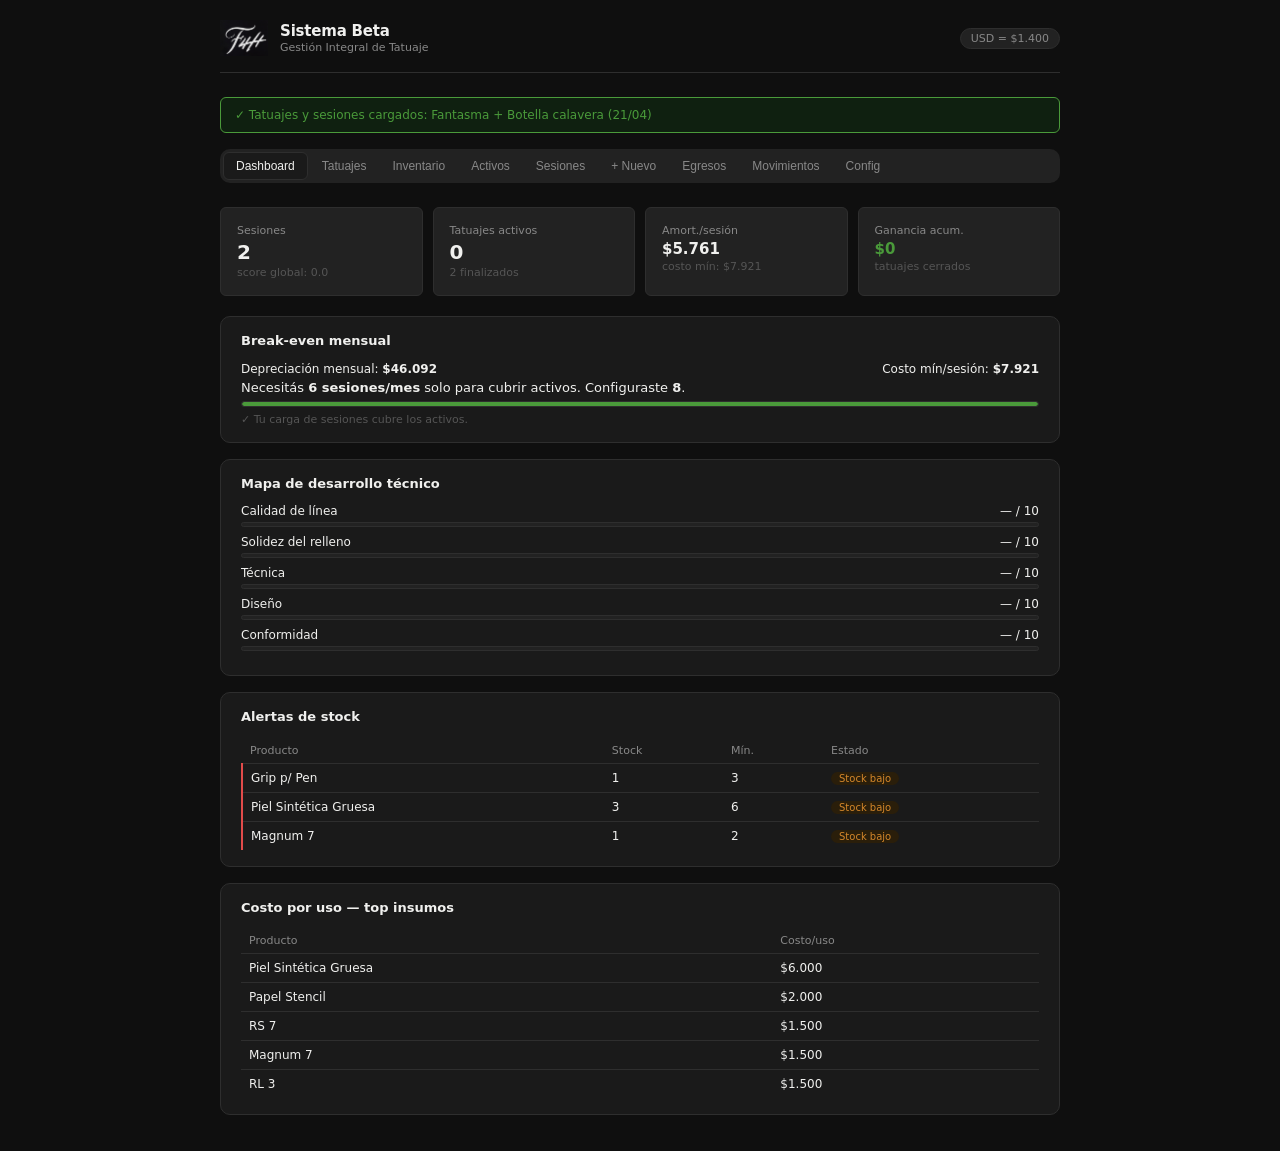
==== index.html @ 731215e6 "Initial commit" ====
﻿<!DOCTYPE html>
<html lang="es">
<head>
<meta charset="UTF-8">
<meta name="viewport" content="width=device-width, initial-scale=1.0">
<title>F4H Sistema Beta v4</title>
<link rel="stylesheet" href="css/styles.css">
</head>
<body style="background:var(--bg)">
<div class="app">

<div class="header">
  <img src="[data-uri]" alt="F4H" style="height:36px;width:auto;object-fit:contain;filter:invert(1) brightness(0.9);flex-shrink:0">
  <div style="display:flex;flex-direction:column;gap:1px">
    <span class="header-title">Sistema Beta</span>
    <span class="header-sub">Gestión Integral de Tatuaje</span>
  </div>
  <span class="header-tc" id="tc-display"></span>
</div>

<div id="inject-banner" class="inject-banner"></div>

<div class="tabs">
  <button class="tab on" onclick="go('dash')">Dashboard</button>
  <button class="tab" onclick="go('tattoos')">Tatuajes</button>
  <button class="tab" onclick="go('inv')">Inventario</button>
  <button class="tab" onclick="go('act')">Activos</button>
  <button class="tab" onclick="go('ses')">Sesiones</button>
  <button class="tab" onclick="go('new')">+ Nuevo</button>
  <button class="tab" onclick="go('egresos')">Egresos</button>
  <button class="tab" onclick="go('mov')">Movimientos</button>
  <button class="tab" onclick="go('cfg')">Config</button>
</div>

<div id="t-dash"></div>
<div id="t-tattoos" style="display:none"></div>
<div id="t-inv" style="display:none"></div>
<div id="t-act" style="display:none"></div>
<div id="t-ses" style="display:none"></div>

<div id="t-egresos" style="display:none"></div>
<div id="t-new" style="display:none">
  <div class="card">
    <div class="ct">Registrar nuevo producto</div>
    <div class="fgrid">
      <div class="fg" style="grid-column:1/-1"><label class="fl">Nombre</label><input id="np-nom" placeholder="Ej: Cartucho #12 Curved Mag"></div>
      <div class="fg"><label class="fl">Categoría</label><select id="np-cat" onchange="toggleNewFields()"><option>Activo</option><option>Descartable</option><option>Consumible</option><option>Aguja</option></select></div>
      <div class="fg"><label class="fl">Subcategoría</label><input id="np-sub"></div>
      <div class="fg"><label class="fl">Unidad</label><select id="np-um"><option>Unidad</option><option>Caja (100u)</option><option>Caja (50u)</option><option>Onza</option><option>ml</option><option>Uso</option></select></div>
      <div class="fg"><label class="fl">Moneda</label><select id="np-mon"><option value="ARS">ARS $</option><option value="USD">USD u$s</option></select></div>
      <div class="fg"><label class="fl">Costo unitario</label><input id="np-cu" type="number" min="0" step="0.01" value="0"></div>
      <div class="fg"><label class="fl">Usos por unidad</label><input id="np-upu" type="number" min="1" value="1"></div>
      <div class="fg"><label class="fl">Stock actual</label><input id="np-si" type="number" min="0" value="1"></div>
      <div class="fg"><label class="fl">Stock mínimo</label><input id="np-sm" type="number" min="0" value="1"></div>
      <div class="fg" id="vum-field"><label class="fl">Vida útil (meses)</label><input id="np-vum" type="number" min="1" value="24"></div>
      <div class="fg" id="prac-field" style="display:none;grid-column:1/-1"><label class="fl" style="display:flex;align-items:center;gap:6px"><input type="checkbox" id="np-prac" style="width:auto"> Aguja de práctica (no descuenta stock)</label></div>
    </div>
    <div style="margin-top:1rem;display:flex;gap:8px;align-items:center">
      <button class="btn btn-p" onclick="addProd()">Guardar</button>
      <button class="btn" onclick="clearNewForm()">Limpiar</button>
      <span id="np-msg"></span>
    </div>
  </div>
</div>

<div id="t-mov" style="display:none">
  <div class="card">
    <div class="ct">Registrar movimiento</div>
    <div class="fgrid">
      <div class="fg"><label class="fl">Producto</label><select id="mv-prod" onchange="onMovChange()"></select></div>
      <div class="fg"><label class="fl">Tipo</label><select id="mv-tipo" onchange="onMovChange()"><option value="entrada">Entrada (+)</option><option value="salida">Salida (−)</option></select></div>
      <div class="fg"><label class="fl">Cantidad</label><input id="mv-qty" type="number" min="1" value="1"></div>
      <div class="fg" id="mv-unidad-wrap" style="display:none"><label class="fl">Unidad de salida</label>
        <select id="mv-unidad"><option value="unidad">Unidad / caja completa</option><option value="uso">Usos individuales</option></select>
      </div>
      <div class="fg" id="mv-costo-wrap" style="display:none">
        <label class="fl">Costo unitario de esta compra <span style="color:var(--accent)">(actualiza promedio)</span></label>
        <input id="mv-costo" type="number" min="0" step="1" placeholder="Vacío = mantener actual">
      </div>
      <div class="fg" style="grid-column:1/-1"><label class="fl">Referencia</label><input id="mv-ref" placeholder="Ej: Compra MeLi, proveedor, fecha"></div>
    </div>
    <div id="mv-info" class="hint" style="margin:.4rem 0"></div>
    <div style="margin-top:.75rem;display:flex;gap:8px;align-items:center">
      <button class="btn btn-p" onclick="addMov()">Registrar</button><span id="mv-msg"></span>
    </div>
  </div>
  <div class="card" style="padding:0;overflow:hidden"><table>
    <thead><tr><th>Fecha</th><th>Producto</th><th>Tipo</th><th>Cant.</th><th>Costo unit.</th><th>Referencia</th><th>Stock post</th></tr></thead>
    <tbody id="mv-body"></tbody>
  </table></div>
</div>

<div id="t-cfg" style="display:none">
  <div class="card">
    <div class="ct">Tipo de cambio</div>
    <div style="display:flex;align-items:center;gap:10px">
      <span class="hint">USD 1 =</span><input id="tc-val" type="number" min="1" step="1" style="width:110px"><span class="hint">ARS</span>
      <button class="btn btn-sm" onclick="saveTc()">Actualizar</button><span id="tc-msg"></span>
    </div>
  </div>
  <div class="card">
    <div class="ct">Sesiones por mes</div>
    <div style="display:flex;align-items:center;gap:10px">
      <input id="spm-val" type="number" min="1" step="1" style="width:80px"><span class="hint">ses/mes</span>
      <button class="btn btn-sm" onclick="saveSpm()">Actualizar</button><span id="spm-msg"></span>
    </div>
  </div>
  <div class="card"><div class="ct">Kit base</div><div id="kit-cfg-body"></div></div>
  <div class="card"><div class="ct">Datos</div>
    <div style="display:flex;gap:8px;flex-wrap:wrap">
      <button class="btn btn-sm" onclick="exportJSON()">Exportar JSON</button>
      <button class="btn btn-sm" onclick="importJSON()">Importar JSON</button>
      <button class="btn btn-sm btn-danger" onclick="if(confirm('¿Borrar TODO?'))resetAll()">Reset</button>
    </div>
    <input type="file" id="import-file" accept=".json" style="display:none" onchange="handleImport(this)">
    <p class="hint" style="margin-top:6px">Datos guardados en este navegador. Exportá JSON para backup.</p>
  </div>
</div>

</div>

<script src="js/state.js"></script>
<script src="js/core.js"></script>
<script src="js/calc.js"></script>
<script src="js/ui.js"></script>
<script src="js/views/dash.js"></script>
<script src="js/views/tattoos.js"></script>
<script src="js/views/inventory.js"></script>
<script src="js/views/activos.js"></script>
<script src="js/views/sessions.js"></script>
<script src="js/views/egresos.js"></script>
<script src="js/views/movements.js"></script>
<script src="js/views/config.js"></script>
<script src="js/app.js"></script>
</body>
</html>
---- css/styles.css ----
﻿:root{
  --bg:#0f0f0f;
  --bg-card:#1a1a1a;
  --bg-elevated:#222;
  --bg-input:#141414;
  --border:#2e2e2e;
  --border-hover:#444;
  --text:#f0f0ee;
  --text-2:#888;
  --text-3:#555;
  --accent:#c8a96e;
  --accent-dim:#2a2318;
  --red:#e24b4a;
  --red-bg:#2a1414;
  --amber:#d4872a;
  --amber-bg:#2a1e0a;
  --green:#4a9a3a;
  --green-bg:#0f2010;
  --radius:10px;
  --radius-sm:6px;
}
*{box-sizing:border-box;margin:0;padding:0}
body{font-family:system-ui,-apple-system,sans-serif;font-size:14px;color:var(--text);background:var(--bg);min-height:100vh}
.app{max-width:880px;margin:0 auto;padding:1.25rem}

/* ── Header ── */
.header{display:flex;align-items:center;gap:12px;margin-bottom:1.5rem;padding-bottom:1rem;border-bottom:1px solid var(--border)}
.header-title{font-size:15px;font-weight:600;color:var(--text);letter-spacing:-0.2px}
.header-sub{font-size:11px;color:var(--text-2)}
.header-tc{margin-left:auto;font-size:11px;color:var(--text-2);background:var(--bg-elevated);padding:3px 10px;border-radius:20px;border:1px solid var(--border)}

/* ── Tabs ── */
.tabs{display:flex;gap:2px;margin-bottom:1.5rem;background:var(--bg-elevated);border-radius:var(--radius);padding:3px;flex-wrap:wrap}
.tab{padding:6px 12px;font-size:12px;cursor:pointer;border:none;background:transparent;color:var(--text-2);border-radius:var(--radius-sm);transition:all .15s;white-space:nowrap}
.tab:hover{color:var(--text);background:var(--bg-card)}
.tab.on{background:var(--bg-card);color:var(--text);font-weight:500;border:1px solid var(--border)}

/* ── Stabs ── */
.stabs{display:flex;gap:6px;margin-bottom:1rem;flex-wrap:wrap}
.stab{padding:4px 13px;border-radius:20px;font-size:12px;cursor:pointer;border:1px solid var(--border);background:transparent;color:var(--text-2);transition:all .15s}
.stab:hover{border-color:var(--border-hover);color:var(--text)}
.stab.on{background:var(--accent);color:#111;border-color:transparent;font-weight:500}

/* ── Cards ── */
.card{background:var(--bg-card);border:1px solid var(--border);border-radius:var(--radius);padding:1rem 1.25rem;margin-bottom:1rem}
.card-blue{background:var(--bg-card);border:1.5px solid var(--accent);border-radius:var(--radius);padding:1rem 1.25rem;margin-bottom:1rem}
.card-inner{background:var(--bg-elevated);border-radius:var(--radius-sm);padding:.75rem 1rem;margin-bottom:.75rem}
.card-tattoo{background:var(--bg-card);border:1px solid var(--border);border-radius:var(--radius);padding:1rem 1.25rem;margin-bottom:.75rem;cursor:pointer;transition:border-color .15s}
.card-tattoo:hover{border-color:var(--border-hover)}
.card-tattoo.active{border-color:var(--accent)}

/* ── Metrics ── */
.metric{background:var(--bg-elevated);border-radius:var(--radius-sm);padding:1rem;border:1px solid var(--border)}
.ml{font-size:11px;color:var(--text-2);margin-bottom:3px}
.mv{font-size:20px;font-weight:600;color:var(--text)}
.ms{font-size:11px;color:var(--text-3);margin-top:2px}
.g4{display:grid;grid-template-columns:repeat(auto-fit,minmax(120px,1fr));gap:10px;margin-bottom:1.25rem}
.g3{display:grid;grid-template-columns:repeat(auto-fit,minmax(150px,1fr));gap:10px;margin-bottom:1.25rem}

/* ── Titles ── */
.ct{font-size:13px;font-weight:600;margin-bottom:.85rem;color:var(--text)}

/* ── Tables ── */
table{width:100%;border-collapse:collapse;font-size:12px}
th{text-align:left;color:var(--text-2);font-weight:500;padding:6px 8px;border-bottom:1px solid var(--border);font-size:11px}
td{padding:7px 8px;border-bottom:1px solid var(--border);color:var(--text);vertical-align:top}
tr:last-child td{border-bottom:none}
tr:hover td{background:var(--bg-elevated)}
tr.al td:first-child{border-left:2px solid var(--red)}
.total-row td{font-weight:600;background:var(--bg-elevated);border-top:1px solid var(--border)}

/* ── Badges ── */
.badge{display:inline-block;padding:1px 8px;border-radius:20px;font-size:10px;font-weight:500}
.b-ok{background:var(--green-bg);color:var(--green)}
.b-low{background:var(--amber-bg);color:var(--amber)}
.b-crit{background:var(--red-bg);color:var(--red)}
.b-prac{background:var(--accent-dim);color:var(--accent)}
.b-curso{background:var(--amber-bg);color:var(--amber)}
.b-fin{background:var(--green-bg);color:var(--green)}
.b-pend{background:var(--bg-elevated);color:var(--text-2)}
.tag-in{background:var(--green-bg);color:var(--green);padding:1px 7px;border-radius:20px;font-size:10px;font-weight:500;display:inline-block}
.tag-out{background:var(--red-bg);color:var(--red);padding:1px 7px;border-radius:20px;font-size:10px;font-weight:500;display:inline-block}

/* ── Score buttons ── */
.sc-btn{padding:4px 9px;border-radius:var(--radius-sm);border:1px solid var(--border);background:transparent;cursor:pointer;font-size:12px;color:var(--text-2);margin-right:3px;min-width:30px;transition:all .1s}
.sc-btn:hover{border-color:var(--border-hover);color:var(--text)}
.sc-btn.on-red{background:var(--red);color:#fff;border-color:transparent}
.sc-btn.on-amber{background:var(--amber);color:#111;border-color:transparent}
.sc-btn.on-green{background:var(--green);color:#fff;border-color:transparent}
.sc-row{display:flex;align-items:center;gap:8px;margin-bottom:10px}
.sc-lbl{font-size:11px;color:var(--text-2);font-weight:500;width:120px;flex-shrink:0}
.sc-dim-card{background:var(--bg-elevated);border:1px solid var(--border);border-radius:var(--radius-sm);padding:.6rem .85rem;margin-bottom:.5rem}
.sc-dim-title{font-size:11px;font-weight:600;color:var(--text);margin-bottom:5px}

/* ── Progress bars ── */
.progress-bar{height:5px;border-radius:3px;background:var(--bg-elevated);border:1px solid var(--border);margin:4px 0;overflow:hidden}
.progress-fill{height:100%;border-radius:3px;transition:width .5s}
.pf-red{background:var(--red)}
.pf-amber{background:var(--amber)}
.pf-green{background:var(--green)}

/* ── Forms ── */
.fgrid{display:grid;grid-template-columns:1fr 1fr;gap:10px}
.fg{display:flex;flex-direction:column;gap:3px}
.fl{font-size:11px;color:var(--text-2);font-weight:500}
input,select,textarea{width:100%;padding:7px 10px;border:1px solid var(--border);border-radius:var(--radius-sm);font-size:13px;background:var(--bg-input);color:var(--text);font-family:inherit;transition:border-color .15s}
input:focus,select:focus,textarea:focus{outline:none;border-color:var(--accent);box-shadow:0 0 0 2px var(--accent-dim)}
select option{background:var(--bg-card)}
textarea{resize:vertical;min-height:80px}

/* ── Buttons ── */
.btn{padding:7px 14px;border-radius:var(--radius-sm);font-size:12px;cursor:pointer;border:1px solid var(--border);background:transparent;color:var(--text);font-family:inherit;transition:all .15s}
.btn:hover{background:var(--bg-elevated);border-color:var(--border-hover)}
.btn-p{background:var(--accent);color:#111;border-color:transparent;font-weight:500}
.btn-p:hover{opacity:.88}
.btn-sm{padding:3px 9px;font-size:11px}
.btn-xs{padding:2px 7px;font-size:10px;border-radius:4px}
.btn-ghost{background:transparent;border-color:var(--border);color:var(--text-2)}
.btn-ghost:hover{color:var(--text)}
.btn-danger{border-color:var(--red);color:var(--red)}
.btn-danger:hover{background:var(--red-bg)}

/* ── Layout helpers ── */
.sec-head{display:flex;justify-content:space-between;align-items:center;margin-bottom:.75rem}
.empty{text-align:center;padding:2rem;color:var(--text-3);font-size:12px}
.ok{font-size:11px;color:var(--green)}
.err{font-size:11px;color:var(--red)}
.hint{font-size:11px;color:var(--text-3)}

/* ── Kit rows ── */
.kit-row{display:flex;justify-content:space-between;align-items:center;padding:5px 0;border-bottom:1px solid var(--border);font-size:12px}
.kit-row:last-child{border-bottom:none}

/* ── Score pills ── */
.sp{display:inline-flex;align-items:center;justify-content:center;width:24px;height:24px;border-radius:50%;font-size:11px;font-weight:600}
.sp-hi{background:var(--green-bg);color:var(--green)}
.sp-md{background:var(--amber-bg);color:var(--amber)}
.sp-lo{background:var(--red-bg);color:var(--red)}

/* ── Cost bar ── */
.cost-bar{background:var(--bg-elevated);border:1px solid var(--border);border-radius:var(--radius-sm);padding:.85rem 1rem;display:flex;justify-content:space-between;align-items:center;margin:1rem 0}
.cost-total{font-size:22px;font-weight:700;color:var(--accent)}

/* ── Aguja chips ── */
.aguja-grid{display:flex;flex-wrap:wrap;gap:6px;margin-top:4px}
.aguja-chip{display:inline-flex;align-items:center;gap:4px;padding:4px 11px;border-radius:20px;font-size:11px;cursor:pointer;border:1px solid var(--border);background:transparent;color:var(--text-2);user-select:none;transition:all .15s}
.aguja-chip:hover{border-color:var(--border-hover);color:var(--text)}
.aguja-chip.on{background:var(--text);color:var(--bg);border-color:transparent}
.aguja-chip.prac{border-color:var(--accent);color:var(--accent)}
.aguja-chip.prac.on{background:var(--accent);color:#111}

/* ── Inject banner ── */
.inject-banner{background:var(--green-bg);border:1px solid var(--green);border-radius:var(--radius-sm);padding:10px 14px;margin-bottom:1rem;font-size:12px;color:var(--green);display:none;align-items:center;gap:8px}

/* ── Edit hints ── */
.edit-hint{font-size:11px;color:var(--accent);background:var(--accent-dim);padding:6px 10px;border-radius:var(--radius-sm);margin-bottom:.85rem;border:1px solid rgba(200,169,110,0.2)}

/* ── Tattoo detail ── */
.detail-grid{display:grid;grid-template-columns:1fr 1fr;gap:8px;margin-bottom:1rem}
.detail-item{background:var(--bg-elevated);border:1px solid var(--border);border-radius:var(--radius-sm);padding:.6rem .85rem}
.detail-lbl{font-size:10px;color:var(--text-2);margin-bottom:2px}
.detail-val{font-size:13px;font-weight:500;color:var(--text)}

/* ── Break-even bar ── */
.be-bar{height:6px;border-radius:3px;background:var(--bg-elevated);border:1px solid var(--border);margin:6px 0;overflow:hidden}
.be-fill{height:100%;border-radius:3px;transition:width .4s}
.be-fill.over{background:var(--green)}
.be-fill.under{background:var(--red)}

/* ── Margin colors ── */
.margin-pos{color:var(--green);font-weight:600}
.margin-neg{color:var(--red);font-weight:600}
.margin-zero{color:var(--text-2)}

/* ── Scrollbar ── */
::-webkit-scrollbar{width:5px;height:5px}
::-webkit-scrollbar-track{background:var(--bg)}
::-webkit-scrollbar-thumb{background:var(--border);border-radius:3px}
::-webkit-scrollbar-thumb:hover{background:var(--border-hover)}
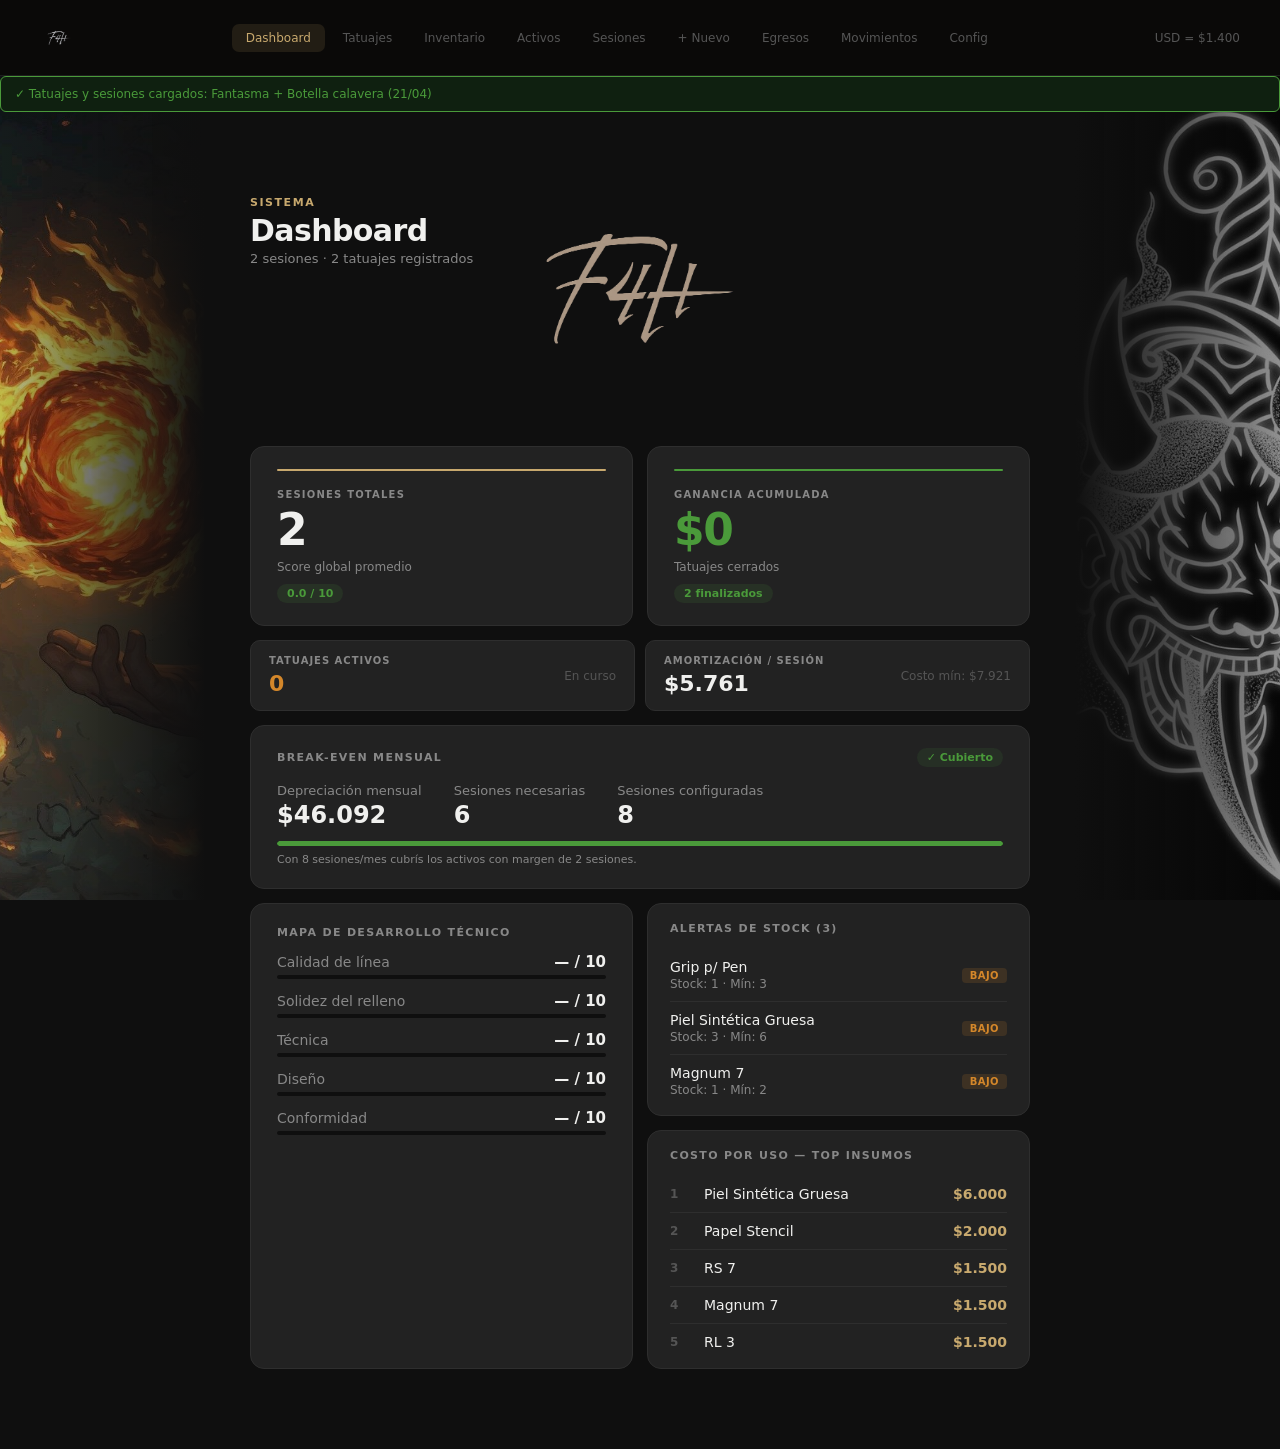
==== commit aba2d6d4: "style: rediseño completo frontend v4 basado en mockups - index.html: nav modular con logo, side pane" ====
--- a/index.html
+++ b/index.html
@@ -3,57 +3,61 @@
 <head>
 <meta charset="UTF-8">
 <meta name="viewport" content="width=device-width, initial-scale=1.0">
-<title>F4H Sistema Beta v4</title>
+<title>F4H Sistema</title>
 <link rel="stylesheet" href="css/styles.css">
 </head>
-<body style="background:var(--bg)">
-<div class="app">
+<body>
 
-<div class="header">
-  <img src="[data-uri]" alt="F4H" style="height:36px;width:auto;object-fit:contain;filter:invert(1) brightness(0.9);flex-shrink:0">
-  <div style="display:flex;flex-direction:column;gap:1px">
-    <span class="header-title">Sistema Beta</span>
-    <span class="header-sub">Gestión Integral de Tatuaje</span>
+<!-- NAV -->
+<nav class="nav">
+  <img src="logo-v2.png" alt="F4H" class="nav-logo">
+  <div class="nav-tabs">
+    <button class="tab on" onclick="go('dash')">Dashboard</button>
+    <button class="tab" onclick="go('tattoos')">Tatuajes</button>
+    <button class="tab" onclick="go('inv')">Inventario</button>
+    <button class="tab" onclick="go('act')">Activos</button>
+    <button class="tab" onclick="go('ses')">Sesiones</button>
+    <button class="tab" onclick="go('new')">+ Nuevo</button>
+    <button class="tab" onclick="go('egresos')">Egresos</button>
+    <button class="tab" onclick="go('mov')">Movimientos</button>
+    <button class="tab" onclick="go('cfg')">Config</button>
   </div>
-  <span class="header-tc" id="tc-display"></span>
-</div>
+  <span class="nav-right" id="tc-display"></span>
+</nav>
 
+<!-- SIDE IMAGES -->
+<div class="side side-left"><img src="mockups/assets/fuego.jpg" alt=""></div>
+<div class="side side-right"><img src="mockups/assets/hannya.jpg" alt=""></div>
+
+<!-- INJECT BANNER -->
 <div id="inject-banner" class="inject-banner"></div>
 
-<div class="tabs">
-  <button class="tab on" onclick="go('dash')">Dashboard</button>
-  <button class="tab" onclick="go('tattoos')">Tatuajes</button>
-  <button class="tab" onclick="go('inv')">Inventario</button>
-  <button class="tab" onclick="go('act')">Activos</button>
-  <button class="tab" onclick="go('ses')">Sesiones</button>
-  <button class="tab" onclick="go('new')">+ Nuevo</button>
-  <button class="tab" onclick="go('egresos')">Egresos</button>
-  <button class="tab" onclick="go('mov')">Movimientos</button>
-  <button class="tab" onclick="go('cfg')">Config</button>
-</div>
+<!-- CONTENT -->
+<div class="outer">
+<div class="app">
 
 <div id="t-dash"></div>
 <div id="t-tattoos" style="display:none"></div>
 <div id="t-inv" style="display:none"></div>
 <div id="t-act" style="display:none"></div>
 <div id="t-ses" style="display:none"></div>
+<div id="t-egresos" style="display:none"></div>
 
-<div id="t-egresos" style="display:none"></div>
 <div id="t-new" style="display:none">
   <div class="card">
     <div class="ct">Registrar nuevo producto</div>
     <div class="fgrid">
       <div class="fg" style="grid-column:1/-1"><label class="fl">Nombre</label><input id="np-nom" placeholder="Ej: Cartucho #12 Curved Mag"></div>
-      <div class="fg"><label class="fl">Categoría</label><select id="np-cat" onchange="toggleNewFields()"><option>Activo</option><option>Descartable</option><option>Consumible</option><option>Aguja</option></select></div>
-      <div class="fg"><label class="fl">Subcategoría</label><input id="np-sub"></div>
+      <div class="fg"><label class="fl">Categor&#237;a</label><select id="np-cat" onchange="toggleNewFields()"><option>Activo</option><option>Descartable</option><option>Consumible</option><option>Aguja</option></select></div>
+      <div class="fg"><label class="fl">Subcategor&#237;a</label><input id="np-sub"></div>
       <div class="fg"><label class="fl">Unidad</label><select id="np-um"><option>Unidad</option><option>Caja (100u)</option><option>Caja (50u)</option><option>Onza</option><option>ml</option><option>Uso</option></select></div>
       <div class="fg"><label class="fl">Moneda</label><select id="np-mon"><option value="ARS">ARS $</option><option value="USD">USD u$s</option></select></div>
       <div class="fg"><label class="fl">Costo unitario</label><input id="np-cu" type="number" min="0" step="0.01" value="0"></div>
       <div class="fg"><label class="fl">Usos por unidad</label><input id="np-upu" type="number" min="1" value="1"></div>
       <div class="fg"><label class="fl">Stock actual</label><input id="np-si" type="number" min="0" value="1"></div>
-      <div class="fg"><label class="fl">Stock mínimo</label><input id="np-sm" type="number" min="0" value="1"></div>
-      <div class="fg" id="vum-field"><label class="fl">Vida útil (meses)</label><input id="np-vum" type="number" min="1" value="24"></div>
-      <div class="fg" id="prac-field" style="display:none;grid-column:1/-1"><label class="fl" style="display:flex;align-items:center;gap:6px"><input type="checkbox" id="np-prac" style="width:auto"> Aguja de práctica (no descuenta stock)</label></div>
+      <div class="fg"><label class="fl">Stock m&#237;nimo</label><input id="np-sm" type="number" min="0" value="1"></div>
+      <div class="fg" id="vum-field"><label class="fl">Vida &#250;til (meses)</label><input id="np-vum" type="number" min="1" value="24"></div>
+      <div class="fg" id="prac-field" style="display:none;grid-column:1/-1"><label class="fl" style="display:flex;align-items:center;gap:6px"><input type="checkbox" id="np-prac" style="width:auto"> Aguja de pr&#225;ctica (no descuenta stock)</label></div>
     </div>
     <div style="margin-top:1rem;display:flex;gap:8px;align-items:center">
       <button class="btn btn-p" onclick="addProd()">Guardar</button>
@@ -68,14 +72,14 @@
     <div class="ct">Registrar movimiento</div>
     <div class="fgrid">
       <div class="fg"><label class="fl">Producto</label><select id="mv-prod" onchange="onMovChange()"></select></div>
-      <div class="fg"><label class="fl">Tipo</label><select id="mv-tipo" onchange="onMovChange()"><option value="entrada">Entrada (+)</option><option value="salida">Salida (−)</option></select></div>
+      <div class="fg"><label class="fl">Tipo</label><select id="mv-tipo" onchange="onMovChange()"><option value="entrada">Entrada (+)</option><option value="salida">Salida (&#8722;)</option></select></div>
       <div class="fg"><label class="fl">Cantidad</label><input id="mv-qty" type="number" min="1" value="1"></div>
       <div class="fg" id="mv-unidad-wrap" style="display:none"><label class="fl">Unidad de salida</label>
         <select id="mv-unidad"><option value="unidad">Unidad / caja completa</option><option value="uso">Usos individuales</option></select>
       </div>
       <div class="fg" id="mv-costo-wrap" style="display:none">
         <label class="fl">Costo unitario de esta compra <span style="color:var(--accent)">(actualiza promedio)</span></label>
-        <input id="mv-costo" type="number" min="0" step="1" placeholder="Vacío = mantener actual">
+        <input id="mv-costo" type="number" min="0" step="1" placeholder="Vac&#237;o = mantener actual">
       </div>
       <div class="fg" style="grid-column:1/-1"><label class="fl">Referencia</label><input id="mv-ref" placeholder="Ej: Compra MeLi, proveedor, fecha"></div>
     </div>
@@ -110,14 +114,15 @@
     <div style="display:flex;gap:8px;flex-wrap:wrap">
       <button class="btn btn-sm" onclick="exportJSON()">Exportar JSON</button>
       <button class="btn btn-sm" onclick="importJSON()">Importar JSON</button>
-      <button class="btn btn-sm btn-danger" onclick="if(confirm('¿Borrar TODO?'))resetAll()">Reset</button>
+      <button class="btn btn-sm btn-danger" onclick="if(confirm('&#191;Borrar TODO?'))resetAll()">Reset</button>
     </div>
     <input type="file" id="import-file" accept=".json" style="display:none" onchange="handleImport(this)">
-    <p class="hint" style="margin-top:6px">Datos guardados en este navegador. Exportá JSON para backup.</p>
+    <p class="hint" style="margin-top:6px">Datos guardados en este navegador. Export&#225; JSON para backup.</p>
   </div>
 </div>
 
-</div>
+</div><!-- /.app -->
+</div><!-- /.outer -->
 
 <script src="js/state.js"></script>
 <script src="js/core.js"></script>
--- a/css/styles.css
+++ b/css/styles.css
@@ -9,7 +9,7 @@
   --text-2:#888;
   --text-3:#555;
   --accent:#c8a96e;
-  --accent-dim:#2a2318;
+  --accent-dim:rgba(200,169,110,0.12);
   --red:#e24b4a;
   --red-bg:#2a1414;
   --amber:#d4872a;
@@ -21,19 +21,35 @@
 }
 *{box-sizing:border-box;margin:0;padding:0}
 body{font-family:system-ui,-apple-system,sans-serif;font-size:14px;color:var(--text);background:var(--bg);min-height:100vh}
-.app{max-width:880px;margin:0 auto;padding:1.25rem}
-
-/* ── Header ── */
-.header{display:flex;align-items:center;gap:12px;margin-bottom:1.5rem;padding-bottom:1rem;border-bottom:1px solid var(--border)}
-.header-title{font-size:15px;font-weight:600;color:var(--text);letter-spacing:-0.2px}
-.header-sub{font-size:11px;color:var(--text-2)}
-.header-tc{margin-left:auto;font-size:11px;color:var(--text-2);background:var(--bg-elevated);padding:3px 10px;border-radius:20px;border:1px solid var(--border)}
-
-/* ── Tabs ── */
-.tabs{display:flex;gap:2px;margin-bottom:1.5rem;background:var(--bg-elevated);border-radius:var(--radius);padding:3px;flex-wrap:wrap}
-.tab{padding:6px 12px;font-size:12px;cursor:pointer;border:none;background:transparent;color:var(--text-2);border-radius:var(--radius-sm);transition:all .15s;white-space:nowrap}
-.tab:hover{color:var(--text);background:var(--bg-card)}
-.tab.on{background:var(--bg-card);color:var(--text);font-weight:500;border:1px solid var(--border)}
+
+/* ── Nav ── */
+.nav{display:flex;align-items:center;justify-content:space-between;padding:0 40px;height:76px;border-bottom:1px solid #1e1e1e;position:sticky;top:0;background:#0a0908;z-index:100}
+.nav-logo{height:52px;width:auto;filter:invert(1);opacity:.9}
+.nav-tabs{display:flex;gap:4px}
+.nav-right{font-size:12px;color:#555;white-space:nowrap}
+
+/* ── Tabs (inside nav) ── */
+.tab{padding:7px 14px;font-size:12px;font-weight:500;cursor:pointer;border:none;background:transparent;color:#555;border-radius:7px;transition:all .15s;white-space:nowrap;font-family:inherit}
+.tab:hover{color:var(--text);background:#1a1a1a}
+.tab.on{color:var(--accent);background:rgba(200,169,110,0.12)}
+
+/* ── Side images ── */
+.side{position:fixed;top:76px;bottom:0;width:205px;overflow:hidden;pointer-events:none;z-index:1}
+.side-left{left:0}
+.side-right{right:0}
+.side img{width:100%;height:100%;object-fit:cover;display:block}
+.side::after{content:'';position:absolute;inset:0;pointer-events:none}
+.side-left::after{background:linear-gradient(to right,rgba(15,15,15,0) 0%,rgba(15,15,15,1) 100%)}
+.side-right::after{background:linear-gradient(to left,rgba(15,15,15,0) 0%,rgba(15,15,15,1) 100%)}
+.side-right img{filter:invert(1);opacity:.55}
+.side-left img{opacity:.75}
+
+/* ── Outer / App layout ── */
+.outer{padding:0 210px}
+.app{max-width:1280px;margin:0 auto;padding:32px 40px 80px}
+
+/* ── Inject banner ── */
+.inject-banner{background:var(--green-bg);border:1px solid var(--green);border-radius:var(--radius-sm);padding:10px 14px;margin-bottom:1rem;font-size:12px;color:var(--green);display:none;align-items:center;gap:8px;position:sticky;top:76px;z-index:99}
 
 /* ── Stabs ── */
 .stabs{display:flex;gap:6px;margin-bottom:1rem;flex-wrap:wrap}
@@ -149,17 +165,15 @@
 .aguja-chip.prac{border-color:var(--accent);color:var(--accent)}
 .aguja-chip.prac.on{background:var(--accent);color:#111}
 
-/* ── Inject banner ── */
-.inject-banner{background:var(--green-bg);border:1px solid var(--green);border-radius:var(--radius-sm);padding:10px 14px;margin-bottom:1rem;font-size:12px;color:var(--green);display:none;align-items:center;gap:8px}
+/* ── Inject banner (legacy, kept for JS refs) ── */
+.inject-banner-old{display:none}
 
 /* ── Edit hints ── */
 .edit-hint{font-size:11px;color:var(--accent);background:var(--accent-dim);padding:6px 10px;border-radius:var(--radius-sm);margin-bottom:.85rem;border:1px solid rgba(200,169,110,0.2)}
 
-/* ── Tattoo detail ── */
-.detail-grid{display:grid;grid-template-columns:1fr 1fr;gap:8px;margin-bottom:1rem}
-.detail-item{background:var(--bg-elevated);border:1px solid var(--border);border-radius:var(--radius-sm);padding:.6rem .85rem}
-.detail-lbl{font-size:10px;color:var(--text-2);margin-bottom:2px}
-.detail-val{font-size:13px;font-weight:500;color:var(--text)}
+/* ── Dashboard logo ── */
+.dash-logo-wrap{text-align:center;padding:28px 0 12px}
+.dash-logo-img{height:220px;width:auto;filter:invert(1) sepia(0.4) saturate(1.8) hue-rotate(350deg) brightness(0.9);opacity:.9}
 
 /* ── Break-even bar ── */
 .be-bar{height:6px;border-radius:3px;background:var(--bg-elevated);border:1px solid var(--border);margin:6px 0;overflow:hidden}
@@ -177,3 +191,121 @@
 ::-webkit-scrollbar-track{background:var(--bg)}
 ::-webkit-scrollbar-thumb{background:var(--border);border-radius:3px}
 ::-webkit-scrollbar-thumb:hover{background:var(--border-hover)}
+
+/* ═══ v4 REDESIGN COMPONENTS ═══ */
+
+/* Page header */
+.page-hdr{margin-bottom:26px;display:flex;align-items:center;justify-content:space-between}
+.page-hdr-lbl{font-size:11px;font-weight:700;letter-spacing:.14em;color:var(--accent);text-transform:uppercase;margin-bottom:4px}
+.page-hdr-title{font-size:30px;font-weight:800;letter-spacing:-.02em}
+.page-hdr-sub{margin-top:3px;font-size:13px;color:var(--text-2)}
+
+/* Sub-tabs (underline style) */
+.subtab-row{display:flex;gap:0;margin-bottom:22px;border-bottom:1px solid var(--border)}
+.subtab{padding:8px 18px;font-size:13px;font-weight:600;color:var(--text-3);border-bottom:2px solid transparent;cursor:pointer;border-top:none;border-left:none;border-right:none;background:transparent;margin-bottom:-1px;transition:all .15s;font-family:inherit}
+.subtab:hover{color:var(--text-2)}
+.subtab.on{color:var(--accent);border-bottom-color:var(--accent)}
+
+/* Hero metrics */
+.hero-grid{display:grid;grid-template-columns:1fr 1fr;gap:14px;margin-bottom:14px}
+.hero-metric{background:var(--bg-card);border:1px solid var(--border);border-radius:14px;padding:24px 26px}
+.hm-lbl{font-size:10px;font-weight:700;letter-spacing:.12em;text-transform:uppercase;color:var(--text-3);margin-bottom:10px}
+.hm-val{font-size:44px;font-weight:800;letter-spacing:-.03em;line-height:1}
+.hm-sub{margin-top:8px;font-size:12px;color:var(--text-2)}
+
+/* Mini metrics */
+.mini-grid{display:grid;grid-template-columns:repeat(4,1fr);gap:10px;margin-bottom:14px}
+.mini-metric{background:var(--bg-card);border:1px solid var(--border);border-radius:10px;padding:14px 18px}
+.mm-lbl{font-size:10px;font-weight:700;letter-spacing:.1em;text-transform:uppercase;color:var(--text-3);margin-bottom:5px}
+.mm-val{font-size:22px;font-weight:700}
+
+/* Pill filters */
+.pill-row{display:flex;gap:6px;flex-wrap:wrap;margin-bottom:16px;align-items:center}
+.pill-sep{width:1px;height:20px;background:var(--border);margin:0 4px}
+.pill{padding:5px 13px;border-radius:20px;font-size:12px;cursor:pointer;border:1px solid var(--border);background:transparent;color:var(--text-2);transition:all .15s;font-family:inherit}
+.pill:hover{border-color:var(--border-hover);color:var(--text)}
+.pill.on{background:var(--accent);color:#111;border-color:transparent;font-weight:600}
+
+/* Split layout (tattoos master/detail) */
+.split{display:grid;grid-template-columns:290px 1fr;gap:14px;align-items:start}
+.proj-list{display:flex;flex-direction:column;gap:8px}
+.proj-card{background:var(--bg-card);border:1px solid var(--border);border-radius:12px;padding:14px 16px;cursor:pointer;transition:border-color .15s,background .15s}
+.proj-card:hover{border-color:#3e3e3e;background:#1e1e1e}
+.proj-card.on{border-color:var(--accent);background:rgba(200,169,110,0.06)}
+.proj-num{font-size:10px;color:var(--text-3);font-weight:600;letter-spacing:.06em;margin-bottom:2px}
+.proj-name{font-size:14px;font-weight:700}
+.proj-meta{display:flex;gap:8px;font-size:11px;color:var(--text-3);margin-top:7px;flex-wrap:wrap;align-items:center}
+.detail-pnl{display:flex;flex-direction:column;gap:12px}
+
+/* Tattoo detail card with photo */
+.tat-hdr{background:var(--bg-card);border:1px solid var(--border);border-radius:14px;overflow:hidden;display:flex}
+.tat-hdr-content{flex:1;padding:20px 24px;min-width:0}
+.tat-hdr-photo{width:185px;flex-shrink:0;border-left:1px solid var(--border);background:var(--bg-elevated);display:flex;flex-direction:column;align-items:center;justify-content:center;gap:6px;padding:18px;text-align:center}
+.tat-hdr-photo img{width:calc(100% + 36px);margin:-18px;max-height:300px;object-fit:cover}
+.tat-m-grid{display:grid;grid-template-columns:repeat(4,1fr);gap:10px;margin:14px 0}
+.tat-m-lbl{font-size:10px;font-weight:700;letter-spacing:.1em;text-transform:uppercase;color:var(--text-3);margin-bottom:4px}
+.tat-m-val{font-size:18px;font-weight:700}
+.tat-notes{margin-top:12px;padding:10px 12px;background:var(--bg-elevated);border-radius:7px;font-size:12px;color:var(--text-2);line-height:1.5;border-left:2px solid var(--accent)}
+
+/* ── Dashboard v3 ── */
+.dash-page-hdr{position:relative;min-height:260px;display:flex;align-items:flex-start;padding:36px 0 28px;margin-bottom:26px}
+.dash-logo-center{position:absolute;left:50%;top:50%;transform:translate(-50%,-50%);height:420px;width:auto;filter:invert(1) sepia(0.4) saturate(1.8) hue-rotate(350deg) brightness(0.9);opacity:.75;pointer-events:none;user-select:none}
+.dash-hero-grid{display:grid;grid-template-columns:1fr 1fr;gap:14px;margin-bottom:14px}
+.dash-hero-card{background:var(--bg-elevated);border:1px solid var(--border);border-radius:14px;padding:22px 26px}
+.dash-hero-card::before{content:'';display:block;height:2px;background:var(--accent);border-radius:1px;margin-bottom:18px}
+.dash-hero-card.pos::before{background:var(--green)}
+.dash-hero-card.neg::before{background:var(--red)}
+.dash-eyebrow{font-size:10px;font-weight:700;letter-spacing:.12em;text-transform:uppercase;color:var(--text-2)}
+.dash-hero-val{font-size:44px;font-weight:800;letter-spacing:-.03em;line-height:1;margin-top:8px}
+.dash-hero-sub{font-size:12px;color:var(--text-2);margin-top:8px}
+.dash-hero-badge{display:inline-block;padding:3px 10px;border-radius:20px;font-size:11px;font-weight:600;margin-top:10px}
+.dash-hero-badge.ok{background:rgba(74,154,58,0.12);color:var(--green)}
+.dash-hero-badge.warn{background:rgba(212,135,42,0.12);color:var(--amber)}
+.dash-mini-grid{display:grid;grid-template-columns:1fr 1fr;gap:10px;margin-bottom:14px}
+.dash-mini-card{background:var(--bg-elevated);border:1px solid var(--border);border-radius:10px;padding:14px 18px;display:flex;justify-content:space-between;align-items:center}
+.dash-mini-left .dash-mini-lbl{font-size:10px;font-weight:700;letter-spacing:.1em;text-transform:uppercase;color:var(--text-2);margin-bottom:5px}
+.dash-mini-left .dash-mini-val{font-size:22px;font-weight:700}
+.dash-mini-detail{font-size:12px;color:var(--text-3)}
+.be-card{background:var(--bg-elevated);border:1px solid var(--border);border-radius:14px;padding:22px 26px;margin-bottom:14px}
+.be-card-hdr{display:flex;justify-content:space-between;align-items:center;margin-bottom:16px}
+.be-card-title{font-size:11px;font-weight:700;letter-spacing:.12em;text-transform:uppercase;color:var(--text-2)}
+.be-card-status{font-size:11px;font-weight:600;padding:3px 10px;border-radius:20px}
+.be-card-status.ok{background:rgba(74,154,58,0.1);color:var(--green)}
+.be-card-status.warn{background:rgba(212,135,42,0.1);color:var(--amber)}
+.be-numbers{display:flex;gap:32px;margin-bottom:12px}
+.be-num-item .be-label{font-size:13px;color:var(--text-2);margin-bottom:3px}
+.be-num-item .be-val{font-size:24px;font-weight:700;color:var(--text)}
+.be-track{height:5px;background:var(--bg);border-radius:99px;overflow:hidden;margin-bottom:7px}
+.be-fill.ok{background:var(--green)}
+.be-fill.warn{background:var(--amber)}
+.be-hint{font-size:11px;color:var(--text-2)}
+.dash-bottom-grid{display:grid;grid-template-columns:1fr 1fr;gap:14px}
+.dash-mapa-card{background:var(--bg-elevated);border:1px solid var(--border);border-radius:14px;padding:22px 26px}
+.dim-row{margin-bottom:13px}
+.dim-row:last-child{margin-bottom:0}
+.dim-top{display:flex;justify-content:space-between;align-items:baseline;margin-bottom:4px}
+.dim-name{font-size:14px;color:var(--text-2)}
+.dim-score{font-size:15px;font-weight:700;color:var(--text)}
+.dim-track{height:4px;background:var(--bg);border-radius:99px;overflow:hidden}
+.dim-fill{height:100%;border-radius:99px}
+.dim-fill.green{background:var(--green)}
+.dim-fill.amber{background:var(--amber)}
+.dim-fill.red{background:var(--red)}
+.dash-right-col{display:flex;flex-direction:column;gap:14px}
+.dash-info-card{background:var(--bg-elevated);border:1px solid var(--border);border-radius:14px;padding:18px 22px;flex:1}
+.dash-card-hdr{display:flex;justify-content:space-between;align-items:center;margin-bottom:14px}
+.dash-card-title{font-size:11px;font-weight:700;letter-spacing:.12em;text-transform:uppercase;color:var(--text-2)}
+.dash-alert-row{display:flex;align-items:center;justify-content:space-between;padding:10px 0;border-bottom:1px solid var(--border)}
+.dash-alert-row:last-child{border-bottom:none;padding-bottom:0}
+.dash-alert-row:first-child{padding-top:0}
+.dash-alert-name{color:var(--text);font-weight:500;font-size:14px}
+.dash-alert-detail{color:var(--text-2);font-size:12px;margin-top:2px}
+.dash-badge{font-size:10px;font-weight:700;padding:2px 8px;border-radius:4px;letter-spacing:.04em;text-transform:uppercase}
+.dash-badge.red{background:rgba(226,75,74,0.15);color:var(--red)}
+.dash-badge.amber{background:rgba(212,135,42,0.15);color:var(--amber)}
+.cxu-row{display:flex;align-items:center;padding:10px 0;border-bottom:1px solid var(--border)}
+.cxu-row:last-child{border-bottom:none;padding-bottom:0}
+.cxu-row:first-child{padding-top:0}
+.cxu-rank{width:22px;font-size:12px;font-weight:700;color:var(--text-3);margin-right:12px;flex-shrink:0}
+.cxu-name{color:var(--text);flex:1;font-size:14px}
+.cxu-val{color:var(--accent);font-weight:700;font-size:14px}
